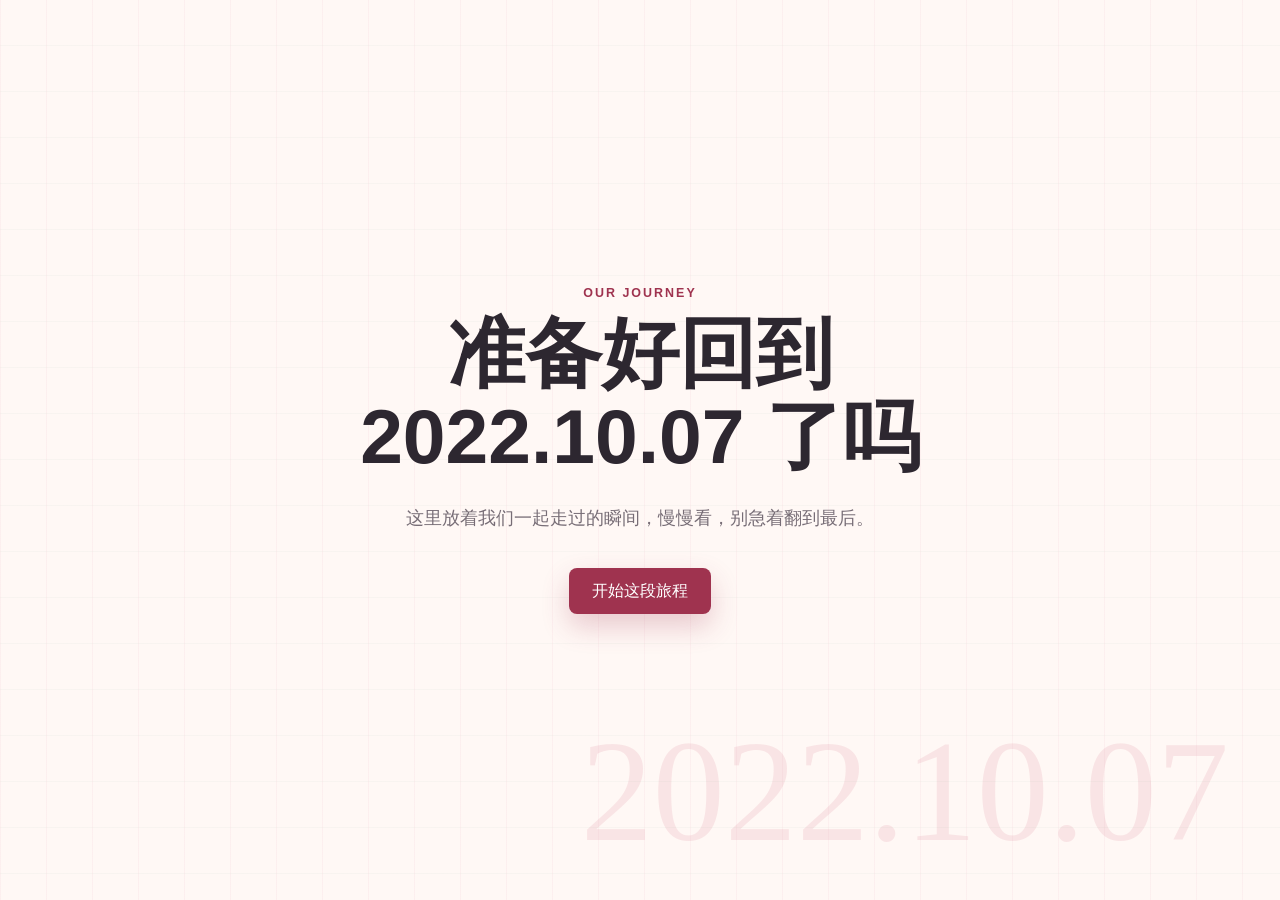
==== index.html @ 14bfd811 "Publish love journey site" ====
<!DOCTYPE html>
<html lang="zh-CN">
<head>
  <meta charset="UTF-8">
  <meta name="viewport" content="width=device-width, initial-scale=1.0">
  <meta name="robots" content="noindex, nofollow">
  <title>从 2022.10.07 开始</title>
  <link rel="icon" href="data:image/svg+xml,%3Csvg xmlns='http://www.w3.org/2000/svg' viewBox='0 0 64 64'%3E%3Ctext y='50' font-size='46'%3E%E2%99%A5%3C/text%3E%3C/svg%3E">
  <link rel="stylesheet" href="assets/app.css">
</head>
<body>
  <div class="gate" id="gate">
    <div class="gate__panel">
      <p class="eyebrow">OUR JOURNEY</p>
      <h1 id="gate-title">准备好回到 2022.10.07 了吗</h1>
      <p class="gate__text">这里放着我们一起走过的瞬间，慢慢看，别急着翻到最后。</p>
      <button class="primary-button" id="enterButton" type="button">开始这段旅程</button>
    </div>
    <div class="gate__date" aria-hidden="true">2022.10.07</div>
  </div>

  <main class="app" id="app" hidden>
    <section class="hero" id="top">
      <div class="hero__collage" id="heroCollage" aria-hidden="true"></div>
      <div class="hero__shade" aria-hidden="true"></div>
      <div class="hero__copy">
        <p class="eyebrow">SINCE</p>
        <h2>2022.10.07</h2>
        <p class="hero__line">那天以后，很多第一次、很多赶路、很多小小的日常，都有了同一个名字。</p>
        <div class="counter" id="counter">正在计算我们在一起的时间...</div>
        <div class="hero__stats" id="heroStats"></div>
      </div>
    </section>

    <section class="section story-map" id="storyMap">
      <div class="section__heading">
        <p class="eyebrow">MEMORY MAP</p>
        <h2>记忆星图</h2>
        <p>我把相近的照片放在同一段回忆里，让它们像一条路一样连起来。</p>
      </div>

      <div class="map-layout">
        <nav class="chapter-nav" id="chapterNav" aria-label="记忆章节"></nav>
        <article class="spotlight" id="chapterSpotlight"></article>
      </div>
    </section>

    <section class="section series-section">
      <div class="section__heading">
        <p class="eyebrow">CLOSE MOMENTS</p>
        <h2>一段一段靠近</h2>
        <p>同一个地方、同一次出发、同一种笑法，会在这里挨在一起。</p>
      </div>
      <div class="series-shelves" id="seriesShelves"></div>
    </section>

    <section class="section gallery-section" id="memories">
      <div class="gallery-top">
        <div>
          <p class="eyebrow">ALL PHOTOS</p>
          <h2>很多个瞬间</h2>
          <p id="galleryIntro">所有照片都在这里。</p>
        </div>
        <button class="secondary-button" id="randomButton" type="button">抽一张今天的回忆</button>
      </div>
      <div class="filter-tabs" id="filterTabs" aria-label="照片筛选"></div>
      <div class="memory-grid" id="memoryGrid"></div>
    </section>

    <section class="section media-section" id="albumSection">
      <div class="media-copy">
        <p class="eyebrow">3D ALBUM</p>
        <h2>把照片变成一场小电影</h2>
        <p>这里已经接上你的 3D 浪漫相册。点开后会进入独立的全屏相册页面，照片、音乐和动画都在那里展开。</p>
        <a class="primary-button media-link" href="album/index.html">打开 3D 相册</a>
      </div>
      <div class="album-stack" id="albumStack" aria-hidden="true"></div>
    </section>

    <section class="section song-section" id="songSection">
      <div class="song-stage">
        <div class="song-copy">
          <p class="eyebrow">A SONG FOR YOU</p>
          <h2>一首还没正式唱给你的歌</h2>
          <p>伴奏可以放在同一目录下，文件名用 <span class="file-name">accompaniment.mp3</span>。到那天，网页负责开场，歌由你亲自唱完。</p>
        </div>
        <div class="player-panel">
          <div class="lyric-line" id="lyricLine">等伴奏响起，这里会一行一行亮起来。</div>
          <audio id="songPlayer" controls preload="metadata">
          </audio>
        </div>
      </div>
    </section>

    <section class="flower-room" id="flowerRoom">
      <div class="flower-room__copy">
        <p class="eyebrow">ONE FLOWER</p>
        <h2>还差一束正式的花</h2>
        <p>把这朵花送到屏幕边缘，剩下的话我想当面说。</p>
      </div>
      <div class="edge-target" aria-hidden="true"></div>
      <div class="rose" id="flower" role="button" tabindex="0" aria-label="把花送出去">
        <span class="rose__bloom">
          <span class="rose__petal rose__petal--one"></span>
          <span class="rose__petal rose__petal--two"></span>
          <span class="rose__petal rose__petal--three"></span>
          <span class="rose__petal rose__petal--four"></span>
          <span class="rose__center"></span>
        </span>
        <span class="rose__stem"></span>
        <span class="rose__leaf rose__leaf--left"></span>
        <span class="rose__leaf rose__leaf--right"></span>
      </div>
    </section>
  </main>

  <section class="final-screen" id="finalScreen" aria-hidden="true">
    <p class="eyebrow">FROM 2022.10.07 TO TOMORROW</p>
    <h2>我喜欢你</h2>
    <p>可以和我继续这段旅程吗？</p>
    <button class="secondary-button final-again" id="againButton" type="button">再看一遍</button>
  </section>

  <dialog class="lightbox" id="lightbox">
    <button class="lightbox__close" id="closeLightbox" type="button" aria-label="关闭照片">×</button>
    <button class="lightbox__nav lightbox__nav--prev" id="prevMemory" type="button" aria-label="上一张">‹</button>
    <figure>
      <img id="lightboxImage" alt="">
      <figcaption>
        <strong id="lightboxTitle"></strong>
        <span id="lightboxMeta"></span>
      </figcaption>
    </figure>
    <button class="lightbox__nav lightbox__nav--next" id="nextMemory" type="button" aria-label="下一张">›</button>
  </dialog>

  <script src="assets/memories.js"></script>
  <script src="assets/app.js"></script>
</body>
</html>
---- assets/app.css ----
:root {
  --paper: #fffaf6;
  --paper-strong: #fffdfb;
  --ink: #2d2730;
  --muted: #776d76;
  --rose: #cf5874;
  --rose-deep: #9f334f;
  --petal: #f6c7cf;
  --shell: #f3e4de;
  --sage: #7fa88e;
  --sky: #83b6ca;
  --honey: #e7b65b;
  --violet: #766489;
  --line: rgba(45, 39, 48, 0.14);
  --shadow: 0 22px 60px rgba(80, 45, 58, 0.16);
}

* {
  box-sizing: border-box;
}

html {
  scroll-behavior: smooth;
}

body {
  margin: 0;
  min-height: 100vh;
  color: var(--ink);
  background: var(--paper);
  font-family: "PingFang SC", "Microsoft YaHei", "Noto Sans SC", Arial, sans-serif;
  letter-spacing: 0;
}

body.modal-open,
body.final-open {
  overflow: hidden;
}

img {
  display: block;
  max-width: 100%;
}

button,
a,
audio {
  font: inherit;
}

button,
a {
  -webkit-tap-highlight-color: transparent;
}

[hidden] {
  display: none !important;
}

.eyebrow {
  margin: 0 0 12px;
  color: var(--rose-deep);
  font-size: 0.78rem;
  font-weight: 700;
  letter-spacing: 0.16em;
  text-transform: uppercase;
}

.primary-button,
.secondary-button {
  display: inline-flex;
  align-items: center;
  justify-content: center;
  min-height: 46px;
  padding: 0 22px;
  border-radius: 8px;
  border: 1px solid transparent;
  cursor: pointer;
  text-decoration: none;
  transition: transform 180ms ease, box-shadow 180ms ease, background 180ms ease, color 180ms ease;
}

.primary-button {
  color: #fff;
  background: var(--rose-deep);
  box-shadow: 0 12px 28px rgba(159, 51, 79, 0.24);
}

.secondary-button {
  color: var(--ink);
  background: var(--paper-strong);
  border-color: var(--line);
  box-shadow: 0 10px 28px rgba(45, 39, 48, 0.08);
}

.primary-button:hover,
.secondary-button:hover {
  transform: translateY(-2px);
}

.primary-button:focus-visible,
.secondary-button:focus-visible,
.chapter-button:focus-visible,
.filter-button:focus-visible,
.memory-card:focus-visible,
.series-card:focus-visible,
.rose:focus-visible,
.lightbox button:focus-visible {
  outline: 3px solid rgba(131, 182, 202, 0.6);
  outline-offset: 3px;
}

.gate {
  position: fixed;
  inset: 0;
  z-index: 50;
  display: grid;
  place-items: center;
  overflow: hidden;
  padding: 24px;
  background:
    linear-gradient(90deg, rgba(207, 88, 116, 0.05) 1px, transparent 1px),
    linear-gradient(0deg, rgba(127, 168, 142, 0.05) 1px, transparent 1px),
    #fff8f5;
  background-size: 46px 46px, 46px 46px, auto;
  transition: transform 800ms cubic-bezier(0.7, 0, 0.2, 1), opacity 600ms ease;
}

.gate.is-open {
  transform: translateY(-100%);
  opacity: 0;
  pointer-events: none;
}

.gate__panel {
  position: relative;
  z-index: 2;
  width: min(720px, 100%);
  text-align: center;
}

.gate h1 {
  margin: 0;
  font-size: 4.8rem;
  line-height: 1.08;
  font-weight: 700;
  color: var(--ink);
}

.gate__text {
  max-width: 520px;
  margin: 24px auto 34px;
  color: var(--muted);
  font-size: 1.12rem;
  line-height: 1.8;
}

.gate__date {
  position: absolute;
  right: 4vw;
  bottom: 4vh;
  color: rgba(207, 88, 116, 0.12);
  font-family: Georgia, "Times New Roman", serif;
  font-size: 9rem;
  line-height: 1;
  pointer-events: none;
}

.app {
  background: var(--paper);
}

.hero {
  position: relative;
  min-height: 92vh;
  display: grid;
  align-items: center;
  overflow: hidden;
  padding: 80px 24px 64px;
  background: #211b22;
}

.hero__collage {
  position: absolute;
  inset: 0;
  display: grid;
  grid-template-columns: repeat(6, 1fr);
  grid-template-rows: repeat(4, 1fr);
  gap: 10px;
  padding: 10px;
  opacity: 0.95;
}

.hero-tile {
  min-height: 0;
  overflow: hidden;
  border-radius: 8px;
  background: #1d181f;
  box-shadow: 0 8px 30px rgba(0, 0, 0, 0.22);
}

.hero-tile img {
  width: 100%;
  height: 100%;
  object-fit: cover;
  filter: saturate(0.95) contrast(0.92);
}

.hero-tile:nth-child(1) {
  grid-column: 1 / 3;
  grid-row: 1 / 3;
}

.hero-tile:nth-child(2) {
  grid-column: 3 / 5;
  grid-row: 1 / 4;
}

.hero-tile:nth-child(3) {
  grid-column: 5 / 7;
  grid-row: 1 / 3;
}

.hero-tile:nth-child(4) {
  grid-column: 1 / 2;
  grid-row: 3 / 5;
}

.hero-tile:nth-child(5) {
  grid-column: 2 / 4;
  grid-row: 4 / 5;
}

.hero-tile:nth-child(6) {
  grid-column: 4 / 6;
  grid-row: 4 / 5;
}

.hero-tile:nth-child(7) {
  grid-column: 6 / 7;
  grid-row: 3 / 5;
}

.hero__shade {
  position: absolute;
  inset: 0;
  background:
    linear-gradient(90deg, rgba(33, 27, 34, 0.84), rgba(33, 27, 34, 0.34) 55%, rgba(33, 27, 34, 0.78)),
    linear-gradient(0deg, rgba(33, 27, 34, 0.58), rgba(33, 27, 34, 0.1) 45%, rgba(33, 27, 34, 0.42));
}

.hero__copy {
  position: relative;
  z-index: 2;
  width: min(900px, 100%);
  margin: 0 auto;
  color: #fff;
  text-align: center;
}

.hero__copy .eyebrow {
  color: #ffdbe3;
}

.hero h2 {
  margin: 0;
  font-family: Georgia, "Times New Roman", serif;
  font-size: 6rem;
  line-height: 1;
  font-weight: 700;
}

.hero__line {
  width: min(680px, 100%);
  margin: 24px auto 0;
  color: rgba(255, 255, 255, 0.86);
  font-size: 1.18rem;
  line-height: 1.9;
}

.counter {
  width: min(760px, 100%);
  margin: 34px auto 0;
  padding: 16px 18px;
  border: 1px solid rgba(255, 255, 255, 0.26);
  border-radius: 8px;
  background: rgba(255, 250, 246, 0.12);
  color: #fff;
  font-weight: 700;
  backdrop-filter: blur(12px);
}

.hero__stats {
  display: flex;
  flex-wrap: wrap;
  justify-content: center;
  gap: 10px;
  margin-top: 16px;
}

.stat-pill {
  min-width: 126px;
  padding: 10px 12px;
  border: 1px solid rgba(255, 255, 255, 0.2);
  border-radius: 8px;
  background: rgba(255, 255, 255, 0.1);
}

.stat-pill strong {
  display: block;
  font-size: 1.25rem;
}

.stat-pill span {
  color: rgba(255, 255, 255, 0.74);
  font-size: 0.82rem;
}

.section {
  padding: 96px 24px;
}

.section__heading,
.gallery-top,
.map-layout,
.series-shelves,
.media-section,
.song-stage {
  width: min(1180px, 100%);
  margin: 0 auto;
}

.section__heading {
  margin-bottom: 42px;
}

.section__heading h2,
.gallery-top h2,
.media-copy h2,
.song-copy h2,
.flower-room h2 {
  margin: 0;
  font-size: 3.1rem;
  line-height: 1.16;
}

.section__heading p:last-child,
.gallery-top p,
.media-copy p,
.song-copy p,
.flower-room__copy p {
  max-width: 700px;
  color: var(--muted);
  font-size: 1rem;
  line-height: 1.9;
}

.story-map {
  background: var(--paper-strong);
}

.map-layout {
  display: grid;
  grid-template-columns: 320px minmax(0, 1fr);
  gap: 28px;
  align-items: start;
}

.chapter-nav {
  display: grid;
  gap: 10px;
}

.chapter-button {
  width: 100%;
  display: grid;
  grid-template-columns: 1fr auto;
  gap: 12px;
  align-items: center;
  padding: 16px 14px;
  border: 1px solid var(--line);
  border-radius: 8px;
  color: var(--ink);
  background: #fff;
  cursor: pointer;
  text-align: left;
  transition: transform 160ms ease, border-color 160ms ease, background 160ms ease;
}

.chapter-button:hover {
  transform: translateY(-2px);
}

.chapter-button.is-active {
  border-color: rgba(207, 88, 116, 0.48);
  background: #fff3f5;
}

.chapter-button strong {
  display: block;
  font-size: 1rem;
}

.chapter-button span {
  color: var(--muted);
  font-size: 0.84rem;
}

.chapter-button em {
  min-width: 42px;
  padding: 6px 8px;
  border-radius: 8px;
  color: var(--rose-deep);
  background: rgba(207, 88, 116, 0.1);
  font-style: normal;
  font-weight: 700;
  text-align: center;
}

.spotlight {
  min-height: 520px;
  display: grid;
  grid-template-columns: minmax(0, 1.05fr) minmax(280px, 0.95fr);
  gap: 26px;
  padding: 22px;
  border: 1px solid var(--line);
  border-radius: 8px;
  background: #fff;
  box-shadow: var(--shadow);
}

.spotlight__image {
  overflow: hidden;
  border-radius: 8px;
  background: var(--shell);
}

.spotlight__image img {
  width: 100%;
  height: 100%;
  min-height: 476px;
  object-fit: cover;
}

.spotlight__content {
  display: flex;
  min-width: 0;
  flex-direction: column;
}

.spotlight h3 {
  margin: 0;
  font-size: 2.2rem;
  line-height: 1.25;
}

.spotlight p {
  color: var(--muted);
  line-height: 1.9;
}

.spotlight__meta {
  display: flex;
  flex-wrap: wrap;
  gap: 8px;
  margin: 12px 0 20px;
}

.tag {
  padding: 7px 10px;
  border-radius: 8px;
  background: rgba(127, 168, 142, 0.13);
  color: #496f58;
  font-size: 0.86rem;
}

.spotlight__mini-grid {
  display: grid;
  grid-template-columns: repeat(3, 1fr);
  gap: 8px;
  margin-top: auto;
}

.spotlight__mini {
  overflow: hidden;
  border: 0;
  border-radius: 8px;
  padding: 0;
  background: var(--shell);
  cursor: pointer;
}

.spotlight__mini img {
  width: 100%;
  aspect-ratio: 1 / 1;
  object-fit: cover;
}

.series-section {
  background: #f7fbfb;
}

.series-shelves {
  display: grid;
  gap: 28px;
  min-width: 0;
}

.series-shelf {
  min-width: 0;
  padding-bottom: 6px;
  border-bottom: 1px solid rgba(45, 39, 48, 0.08);
}

.series-shelf__top {
  display: flex;
  align-items: baseline;
  justify-content: space-between;
  gap: 16px;
  margin-bottom: 14px;
}

.series-shelf h3 {
  margin: 0;
  font-size: 1.35rem;
}

.series-shelf__top span {
  color: var(--muted);
  font-size: 0.92rem;
}

.series-track {
  display: flex;
  gap: 14px;
  width: 100%;
  min-width: 0;
  max-width: 100%;
  overflow-x: auto;
  padding: 4px 2px 18px;
  scroll-snap-type: x proximity;
}

.series-track::-webkit-scrollbar,
.filter-tabs::-webkit-scrollbar {
  height: 8px;
}

.series-track::-webkit-scrollbar-thumb,
.filter-tabs::-webkit-scrollbar-thumb {
  border-radius: 8px;
  background: rgba(207, 88, 116, 0.24);
}

.series-card {
  flex: 0 0 210px;
  border: 0;
  border-radius: 8px;
  padding: 0;
  overflow: hidden;
  background: #fff;
  cursor: pointer;
  box-shadow: 0 10px 26px rgba(45, 39, 48, 0.1);
  scroll-snap-align: start;
  text-align: left;
}

.series-card img {
  width: 100%;
  aspect-ratio: 4 / 5;
  object-fit: cover;
}

.series-card span {
  display: block;
  padding: 10px 12px 12px;
  color: var(--ink);
  font-size: 0.92rem;
  line-height: 1.55;
}

.gallery-section {
  background: var(--paper);
}

.gallery-top {
  display: flex;
  align-items: end;
  justify-content: space-between;
  gap: 24px;
  margin-bottom: 24px;
}

.gallery-top h2 {
  margin-bottom: 14px;
}

.filter-tabs {
  width: min(1180px, 100%);
  display: flex;
  gap: 10px;
  overflow-x: auto;
  margin: 0 auto 28px;
  padding-bottom: 10px;
}

.filter-button {
  flex: 0 0 auto;
  min-height: 42px;
  padding: 0 14px;
  border: 1px solid var(--line);
  border-radius: 8px;
  color: var(--ink);
  background: #fff;
  cursor: pointer;
}

.filter-button.is-active {
  border-color: rgba(207, 88, 116, 0.55);
  color: var(--rose-deep);
  background: #fff0f3;
  font-weight: 700;
}

.memory-grid {
  width: min(1180px, 100%);
  columns: 4 250px;
  column-gap: 16px;
  margin: 0 auto;
}

.memory-card {
  display: inline-block;
  width: 100%;
  margin: 0 0 16px;
  padding: 0;
  border: 1px solid rgba(45, 39, 48, 0.1);
  border-radius: 8px;
  overflow: hidden;
  background: #fff;
  box-shadow: 0 10px 24px rgba(45, 39, 48, 0.08);
  cursor: pointer;
  text-align: left;
  break-inside: avoid;
}

.memory-card img {
  width: 100%;
  aspect-ratio: var(--ratio);
  object-fit: cover;
  background: var(--shell);
}

.memory-card__body {
  padding: 12px 13px 14px;
}

.memory-card strong {
  display: block;
  color: var(--ink);
  font-size: 0.98rem;
  line-height: 1.55;
}

.memory-card span {
  display: block;
  margin-top: 6px;
  color: var(--muted);
  font-size: 0.82rem;
}

.media-section {
  display: grid;
  grid-template-columns: minmax(0, 0.86fr) minmax(360px, 1.14fr);
  gap: 34px;
  align-items: center;
  padding-top: 110px;
  padding-bottom: 110px;
}

.media-copy {
  min-width: 0;
}

.media-link {
  margin-top: 18px;
}

.file-name {
  display: inline-block;
  padding: 1px 7px;
  border-radius: 6px;
  color: var(--rose-deep);
  background: rgba(207, 88, 116, 0.1);
  font-family: Consolas, "Courier New", monospace;
  font-size: 0.94em;
}

.album-stack {
  position: relative;
  min-height: 470px;
}

.album-card {
  position: absolute;
  width: 44%;
  min-width: 190px;
  overflow: hidden;
  border: 10px solid #fff;
  border-bottom-width: 42px;
  border-radius: 8px;
  background: #fff;
  box-shadow: var(--shadow);
}

.album-card img {
  width: 100%;
  aspect-ratio: 4 / 5;
  object-fit: cover;
}

.album-card:nth-child(1) {
  left: 2%;
  top: 16%;
  transform: rotate(-8deg);
}

.album-card:nth-child(2) {
  left: 28%;
  top: 4%;
  transform: rotate(5deg);
}

.album-card:nth-child(3) {
  right: 1%;
  top: 20%;
  transform: rotate(-2deg);
}

.album-card:nth-child(4) {
  left: 20%;
  bottom: 0;
  transform: rotate(9deg);
}

.song-section {
  background: #33233d;
  color: #fff;
}

.song-stage {
  display: grid;
  grid-template-columns: minmax(0, 0.9fr) minmax(340px, 1.1fr);
  gap: 28px;
  align-items: center;
}

.song-copy .eyebrow {
  color: #f8cbd4;
}

.song-copy p {
  color: rgba(255, 255, 255, 0.74);
}

.player-panel {
  padding: 28px;
  border: 1px solid rgba(255, 255, 255, 0.16);
  border-radius: 8px;
  background:
    linear-gradient(135deg, rgba(255, 255, 255, 0.12), rgba(255, 255, 255, 0.04)),
    rgba(255, 255, 255, 0.06);
}

.lyric-line {
  min-height: 86px;
  display: grid;
  place-items: center;
  margin-bottom: 18px;
  padding: 18px;
  border: 1px solid rgba(255, 255, 255, 0.15);
  border-radius: 8px;
  color: #ffdce4;
  font-size: 1.35rem;
  line-height: 1.7;
  text-align: center;
}

.player-panel audio {
  width: 100%;
  accent-color: var(--rose);
}

.flower-room {
  position: relative;
  min-height: 100vh;
  display: grid;
  place-items: center;
  overflow: hidden;
  padding: 84px 24px;
  background: #ffd7df;
}

@supports (height: 100svh) {
  .gate,
  .flower-room {
    min-height: 100svh;
  }

  .hero {
    min-height: 96svh;
  }
}

.flower-room__copy {
  position: relative;
  z-index: 2;
  width: min(680px, 100%);
  margin-top: -180px;
  text-align: center;
}

.flower-room__copy .eyebrow {
  color: var(--rose-deep);
}

.flower-room__copy p {
  margin-left: auto;
  margin-right: auto;
  color: #8f4055;
}

.edge-target {
  position: absolute;
  right: 0;
  top: 0;
  bottom: 0;
  width: 90px;
  border-left: 1px dashed rgba(159, 51, 79, 0.32);
  background: rgba(255, 255, 255, 0.14);
}

.rose {
  position: absolute;
  left: 50%;
  top: 62%;
  z-index: 4;
  width: 132px;
  height: 222px;
  transform: translate(-50%, -50%) rotate(-8deg);
  cursor: grab;
  touch-action: none;
  user-select: none;
}

.rose.is-dragging {
  cursor: grabbing;
}

.rose__bloom {
  position: absolute;
  left: 31px;
  top: 0;
  width: 70px;
  height: 70px;
  transform: rotate(-8deg);
}

.rose__petal,
.rose__center {
  position: absolute;
  display: block;
  border-radius: 55% 45% 58% 42%;
  background: var(--rose);
  box-shadow: inset 0 -10px 18px rgba(159, 51, 79, 0.18);
}

.rose__petal--one {
  left: 18px;
  top: 4px;
  width: 38px;
  height: 52px;
  transform: rotate(16deg);
  background: #de5d7a;
}

.rose__petal--two {
  left: 0;
  top: 18px;
  width: 42px;
  height: 48px;
  transform: rotate(-28deg);
  background: #c94464;
}

.rose__petal--three {
  right: 0;
  top: 18px;
  width: 42px;
  height: 48px;
  transform: rotate(28deg);
  background: #e6788f;
}

.rose__petal--four {
  left: 17px;
  top: 30px;
  width: 40px;
  height: 44px;
  transform: rotate(4deg);
  background: #b83a59;
}

.rose__center {
  left: 24px;
  top: 24px;
  width: 22px;
  height: 28px;
  background: #f19aac;
}

.rose__stem {
  position: absolute;
  left: 64px;
  top: 62px;
  width: 9px;
  height: 152px;
  border-radius: 8px;
  background: linear-gradient(#6e9e67, #3d7a51);
}

.rose__leaf {
  position: absolute;
  display: block;
  width: 45px;
  height: 24px;
  border-radius: 100% 0 100% 0;
  background: #5f985f;
}

.rose__leaf--left {
  left: 24px;
  top: 116px;
  transform: rotate(158deg);
}

.rose__leaf--right {
  left: 67px;
  top: 144px;
  transform: rotate(-22deg);
}

.final-screen {
  position: fixed;
  inset: 0;
  z-index: 60;
  display: none;
  place-items: center;
  padding: 24px;
  text-align: center;
  background: #ffd2dc;
  color: var(--rose-deep);
}

.final-screen.is-visible {
  display: grid;
}

.final-screen h2 {
  margin: 0;
  color: #8f2541;
  font-size: 6.2rem;
  line-height: 1.08;
}

.final-screen p {
  max-width: 780px;
  margin: 18px auto 0;
  font-size: 1.7rem;
  line-height: 1.7;
}

.final-screen .eyebrow {
  color: #9f334f;
}

.final-again {
  margin-top: 32px;
}

.floating-heart {
  position: fixed;
  z-index: 70;
  top: -24px;
  color: rgba(159, 51, 79, 0.76);
  font-size: 22px;
  pointer-events: none;
  animation: heartFall 3.8s linear forwards;
}

@keyframes heartFall {
  to {
    transform: translateY(108vh) rotate(240deg);
    opacity: 0;
  }
}

.lightbox {
  width: min(1040px, calc(100% - 28px));
  max-height: calc(100vh - 28px);
  padding: 0;
  border: 0;
  border-radius: 8px;
  color: #fff;
  background: transparent;
}

.lightbox::backdrop {
  background: rgba(27, 20, 28, 0.82);
  backdrop-filter: blur(8px);
}

.lightbox[open] {
  display: grid;
  grid-template-columns: 54px minmax(0, 1fr) 54px;
  align-items: center;
  gap: 10px;
}

.lightbox figure {
  min-width: 0;
  margin: 0;
}

.lightbox img {
  width: 100%;
  max-height: calc(100vh - 170px);
  object-fit: contain;
  border-radius: 8px;
  background: #221a23;
}

.lightbox figcaption {
  margin-top: 12px;
  padding: 0 4px;
  color: rgba(255, 255, 255, 0.88);
  text-align: center;
}

.lightbox figcaption strong,
.lightbox figcaption span {
  display: block;
}

.lightbox figcaption strong {
  font-size: 1.08rem;
}

.lightbox figcaption span {
  margin-top: 5px;
  color: rgba(255, 255, 255, 0.62);
  font-size: 0.9rem;
}

.lightbox button {
  border: 0;
  border-radius: 8px;
  color: #fff;
  background: rgba(255, 255, 255, 0.13);
  cursor: pointer;
}

.lightbox__close {
  position: absolute;
  right: 12px;
  top: 12px;
  width: 42px;
  height: 42px;
  font-size: 2rem;
  line-height: 1;
}

.lightbox__nav {
  width: 54px;
  height: 72px;
  font-size: 3rem;
  line-height: 1;
}

@media (max-width: 980px) {
  .gate h1 {
    font-size: 3.6rem;
  }

  .gate__date {
    font-size: 6rem;
  }

  .hero h2 {
    font-size: 4.8rem;
  }

  .hero__collage {
    grid-template-columns: repeat(3, 1fr);
    grid-template-rows: repeat(5, 1fr);
  }

  .hero-tile:nth-child(1) {
    grid-column: 1 / 3;
    grid-row: 1 / 3;
  }

  .hero-tile:nth-child(2) {
    grid-column: 3 / 4;
    grid-row: 1 / 4;
  }

  .hero-tile:nth-child(3) {
    grid-column: 1 / 2;
    grid-row: 3 / 5;
  }

  .hero-tile:nth-child(4) {
    grid-column: 2 / 4;
    grid-row: 4 / 6;
  }

  .hero-tile:nth-child(5),
  .hero-tile:nth-child(6),
  .hero-tile:nth-child(7) {
    display: none;
  }

  .map-layout,
  .spotlight,
  .media-section,
  .song-stage {
    grid-template-columns: 1fr;
  }

  .spotlight {
    min-height: 0;
  }

  .spotlight__image img {
    min-height: 360px;
  }

  .gallery-top {
    align-items: start;
    flex-direction: column;
  }

  .album-stack {
    min-height: 420px;
  }
}

@media (max-width: 640px) {
  .primary-button,
  .secondary-button {
    min-height: 50px;
  }

  .gate {
    padding: 18px;
  }

  .gate h1 {
    font-size: 2.7rem;
  }

  .gate__text {
    font-size: 1rem;
  }

  .gate__date {
    right: 16px;
    bottom: 18px;
    font-size: 3.4rem;
  }

  .hero {
    min-height: 96vh;
    padding: 60px 18px 44px;
  }

  .hero h2 {
    font-size: 3.2rem;
  }

  .hero__line {
    font-size: 1rem;
  }

  .section {
    padding: 62px 16px;
  }

  .section__heading h2,
  .gallery-top h2,
  .media-copy h2,
  .song-copy h2,
  .flower-room h2 {
    font-size: 2.2rem;
  }

  .map-layout {
    gap: 18px;
  }

  .chapter-nav {
    display: flex;
    width: 100%;
    max-width: 100%;
    overflow-x: auto;
    gap: 10px;
    padding: 2px 2px 12px;
    scroll-snap-type: x proximity;
  }

  .chapter-button {
    flex: 0 0 238px;
    grid-template-columns: 1fr;
    scroll-snap-align: start;
  }

  .chapter-button em {
    justify-self: start;
  }

  .spotlight {
    padding: 14px;
  }

  .spotlight h3 {
    font-size: 1.7rem;
  }

  .spotlight__image img {
    min-height: 300px;
  }

  .spotlight__mini-grid {
    grid-template-columns: repeat(2, 1fr);
  }

  .memory-grid {
    columns: 1;
  }

  .gallery-top .secondary-button,
  .media-link {
    width: 100%;
  }

  .series-card {
    flex-basis: 178px;
  }

  .album-stack {
    min-height: 330px;
  }

  .album-card {
    width: 54%;
    min-width: 150px;
    border-width: 8px;
    border-bottom-width: 34px;
  }

  .player-panel {
    padding: 18px;
  }

  .lyric-line {
    font-size: 1.08rem;
  }

  .flower-room__copy {
    margin-top: -210px;
  }

  .edge-target {
    width: 58px;
  }

  .rose {
    top: 66%;
  }

  .final-screen h2 {
    font-size: 4rem;
  }

  .final-screen p {
    font-size: 1.25rem;
  }

  .lightbox[open] {
    grid-template-columns: 42px minmax(0, 1fr) 42px;
    gap: 6px;
  }

  .lightbox__nav {
    width: 42px;
    height: 58px;
    font-size: 2.4rem;
  }
}
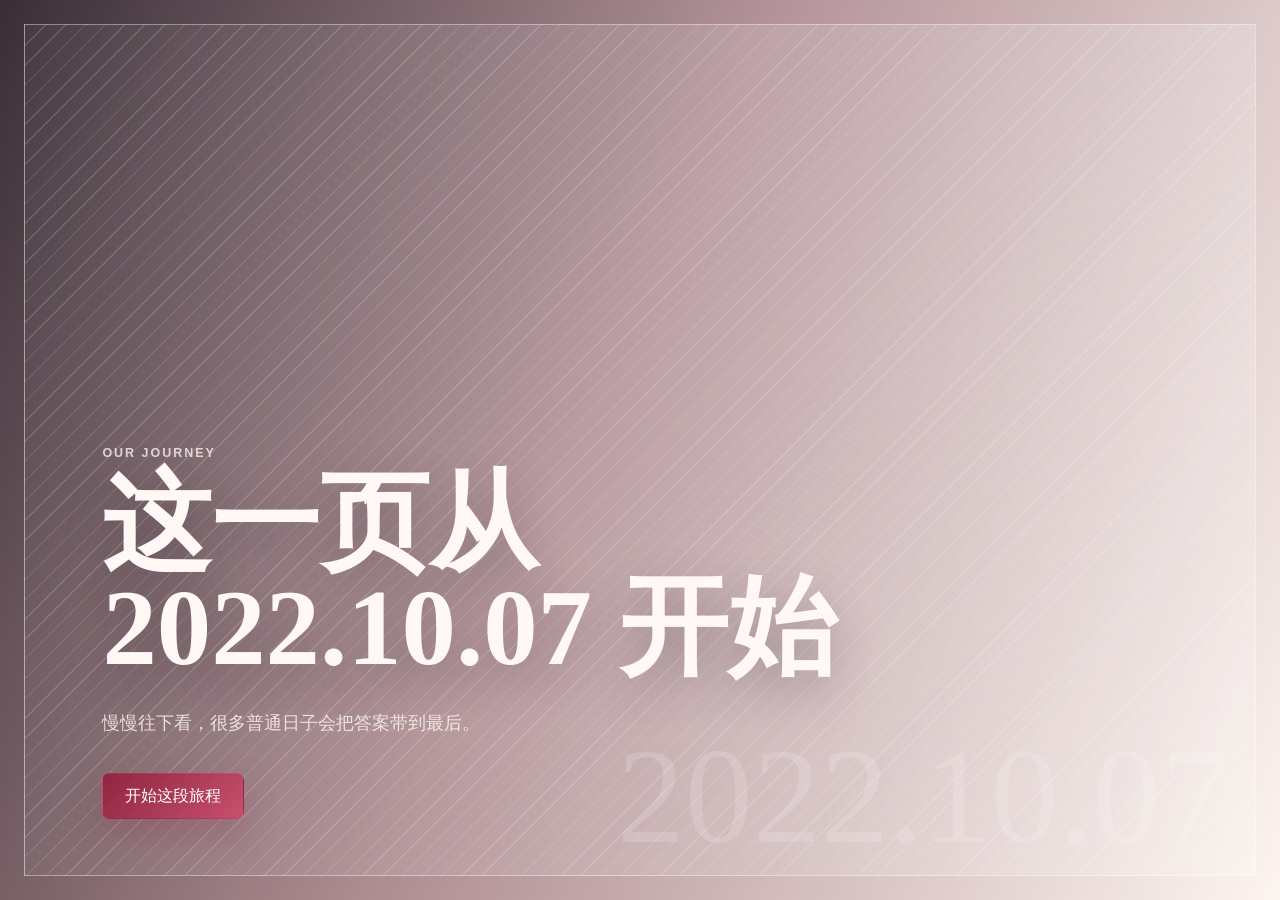
==== commit c5b721ad: "Refine romantic site design" ====
--- a/index.html
+++ b/index.html
@@ -12,8 +12,8 @@
   <div class="gate" id="gate">
     <div class="gate__panel">
       <p class="eyebrow">OUR JOURNEY</p>
-      <h1 id="gate-title">准备好回到 2022.10.07 了吗</h1>
-      <p class="gate__text">这里放着我们一起走过的瞬间，慢慢看，别急着翻到最后。</p>
+      <h1 id="gate-title">这一页从 2022.10.07 开始</h1>
+      <p class="gate__text">慢慢往下看，很多普通日子会把答案带到最后。</p>
       <button class="primary-button" id="enterButton" type="button">开始这段旅程</button>
     </div>
     <div class="gate__date" aria-hidden="true">2022.10.07</div>
@@ -26,7 +26,7 @@
       <div class="hero__copy">
         <p class="eyebrow">SINCE</p>
         <h2>2022.10.07</h2>
-        <p class="hero__line">那天以后，很多第一次、很多赶路、很多小小的日常，都有了同一个名字。</p>
+        <p class="hero__line">那天以后，很多第一次、很多赶路、很多小小的日常，都变成了只有我们懂的纪念日。</p>
         <div class="counter" id="counter">正在计算我们在一起的时间...</div>
         <div class="hero__stats" id="heroStats"></div>
       </div>
@@ -70,33 +70,18 @@
     <section class="section media-section" id="albumSection">
       <div class="media-copy">
         <p class="eyebrow">3D ALBUM</p>
-        <h2>把照片变成一场小电影</h2>
-        <p>这里已经接上你的 3D 浪漫相册。点开后会进入独立的全屏相册页面，照片、音乐和动画都在那里展开。</p>
-        <a class="primary-button media-link" href="album/index.html">打开 3D 相册</a>
+        <h2>先去看一段会转动的回忆</h2>
+        <p>这些照片会从屏幕里慢慢浮出来，像我们把这些年又一起走了一遍。</p>
+        <a class="primary-button media-link" href="./album/index.html">打开 3D 相册</a>
       </div>
       <div class="album-stack" id="albumStack" aria-hidden="true"></div>
-    </section>
-
-    <section class="section song-section" id="songSection">
-      <div class="song-stage">
-        <div class="song-copy">
-          <p class="eyebrow">A SONG FOR YOU</p>
-          <h2>一首还没正式唱给你的歌</h2>
-          <p>伴奏可以放在同一目录下，文件名用 <span class="file-name">accompaniment.mp3</span>。到那天，网页负责开场，歌由你亲自唱完。</p>
-        </div>
-        <div class="player-panel">
-          <div class="lyric-line" id="lyricLine">等伴奏响起，这里会一行一行亮起来。</div>
-          <audio id="songPlayer" controls preload="metadata">
-          </audio>
-        </div>
-      </div>
     </section>
 
     <section class="flower-room" id="flowerRoom">
       <div class="flower-room__copy">
         <p class="eyebrow">ONE FLOWER</p>
         <h2>还差一束正式的花</h2>
-        <p>把这朵花送到屏幕边缘，剩下的话我想当面说。</p>
+        <p>把这朵花交出去，剩下的话我会认真唱给你听。</p>
       </div>
       <div class="edge-target" aria-hidden="true"></div>
       <div class="rose" id="flower" role="button" tabindex="0" aria-label="把花送出去">
@@ -114,10 +99,32 @@
     </section>
   </main>
 
-  <section class="final-screen" id="finalScreen" aria-hidden="true">
-    <p class="eyebrow">FROM 2022.10.07 TO TOMORROW</p>
-    <h2>我喜欢你</h2>
-    <p>可以和我继续这段旅程吗？</p>
+  <section class="final-screen music-screen" id="finalScreen" aria-hidden="true">
+    <div class="music-hero">
+      <figure class="music-cover">
+        <img src="assets/song-cover.jpg" alt="小白和小鸡毛的封面">
+      </figure>
+
+      <div class="music-info">
+        <p class="eyebrow">MY FULL SCORE</p>
+        <h2>我的满分题</h2>
+        <p>小白和小鸡毛，永远刚刚好。</p>
+
+        <div class="music-player">
+          <button class="play-button" id="finalPlayButton" type="button">播放</button>
+          <div class="music-progress" aria-hidden="true">
+            <span id="finalSongProgress"></span>
+          </div>
+          <span class="music-time" id="finalSongTime">00:00 / 00:00</span>
+          <audio id="finalSongPlayer" src="assets/my-full-score-song.mp3" preload="auto"></audio>
+        </div>
+      </div>
+    </div>
+
+    <div class="lyrics-panel" aria-label="歌词">
+      <ol class="lyrics-list" id="lyricsList"></ol>
+    </div>
+
     <button class="secondary-button final-again" id="againButton" type="button">再看一遍</button>
   </section>
 
--- a/assets/app.css
+++ b/assets/app.css
@@ -324,8 +324,7 @@
 .gallery-top,
 .map-layout,
 .series-shelves,
-.media-section,
-.song-stage {
+.media-section {
   width: min(1180px, 100%);
   margin: 0 auto;
 }
@@ -337,7 +336,6 @@
 .section__heading h2,
 .gallery-top h2,
 .media-copy h2,
-.song-copy h2,
 .flower-room h2 {
   margin: 0;
   font-size: 3.1rem;
@@ -347,7 +345,6 @@
 .section__heading p:last-child,
 .gallery-top p,
 .media-copy p,
-.song-copy p,
 .flower-room__copy p {
   max-width: 700px;
   color: var(--muted);
@@ -679,11 +676,16 @@
 }
 
 .media-copy {
+  position: relative;
+  z-index: 2;
   min-width: 0;
 }
 
 .media-link {
+  position: relative;
+  z-index: 3;
   margin-top: 18px;
+  touch-action: manipulation;
 }
 
 .file-name {
@@ -699,6 +701,7 @@
 .album-stack {
   position: relative;
   min-height: 470px;
+  pointer-events: none;
 }
 
 .album-card {
@@ -741,54 +744,6 @@
   left: 20%;
   bottom: 0;
   transform: rotate(9deg);
-}
-
-.song-section {
-  background: #33233d;
-  color: #fff;
-}
-
-.song-stage {
-  display: grid;
-  grid-template-columns: minmax(0, 0.9fr) minmax(340px, 1.1fr);
-  gap: 28px;
-  align-items: center;
-}
-
-.song-copy .eyebrow {
-  color: #f8cbd4;
-}
-
-.song-copy p {
-  color: rgba(255, 255, 255, 0.74);
-}
-
-.player-panel {
-  padding: 28px;
-  border: 1px solid rgba(255, 255, 255, 0.16);
-  border-radius: 8px;
-  background:
-    linear-gradient(135deg, rgba(255, 255, 255, 0.12), rgba(255, 255, 255, 0.04)),
-    rgba(255, 255, 255, 0.06);
-}
-
-.lyric-line {
-  min-height: 86px;
-  display: grid;
-  place-items: center;
-  margin-bottom: 18px;
-  padding: 18px;
-  border: 1px solid rgba(255, 255, 255, 0.15);
-  border-radius: 8px;
-  color: #ffdce4;
-  font-size: 1.35rem;
-  line-height: 1.7;
-  text-align: center;
-}
-
-.player-panel audio {
-  width: 100%;
-  accent-color: var(--rose);
 }
 
 .flower-room {
@@ -955,10 +910,15 @@
   inset: 0;
   z-index: 60;
   display: none;
-  place-items: center;
-  padding: 24px;
-  text-align: center;
-  background: #ffd2dc;
+  grid-template-columns: minmax(280px, 0.9fr) minmax(0, 1.1fr);
+  grid-template-rows: minmax(0, 1fr) auto;
+  gap: 22px;
+  overflow: hidden;
+  padding: clamp(18px, 3vw, 42px);
+  background:
+    linear-gradient(135deg, rgba(255, 255, 255, 0.5), rgba(255, 255, 255, 0.08)),
+    radial-gradient(circle at 18% 16%, rgba(255, 255, 255, 0.74), transparent 24%),
+    #ffd2dc;
   color: var(--rose-deep);
 }
 
@@ -966,17 +926,62 @@
   display: grid;
 }
 
-.final-screen h2 {
+.music-hero {
+  min-height: 0;
+  display: grid;
+  grid-template-rows: minmax(0, 1fr) auto;
+  align-content: center;
+  gap: 20px;
+}
+
+.music-cover {
+  position: relative;
+  width: min(430px, 100%);
+  margin: 0;
+  justify-self: center;
+  padding: 12px;
+  border-radius: 8px;
+  background: rgba(255, 255, 255, 0.72);
+  box-shadow: 0 24px 70px rgba(143, 37, 65, 0.2);
+  transform: rotate(-2deg);
+}
+
+.music-cover::after {
+  content: "";
+  position: absolute;
+  inset: 18px;
+  border: 1px solid rgba(159, 51, 79, 0.14);
+  border-radius: 6px;
+  pointer-events: none;
+}
+
+.music-cover img {
+  width: 100%;
+  aspect-ratio: 1 / 1;
+  object-fit: cover;
+  border-radius: 6px;
+}
+
+.music-info {
+  align-self: end;
+  padding: 22px;
+  border-radius: 8px;
+  background: rgba(255, 250, 246, 0.78);
+  box-shadow: 0 16px 48px rgba(143, 37, 65, 0.12);
+}
+
+.music-info h2 {
   margin: 0;
   color: #8f2541;
-  font-size: 6.2rem;
-  line-height: 1.08;
-}
-
-.final-screen p {
-  max-width: 780px;
-  margin: 18px auto 0;
-  font-size: 1.7rem;
+  font-size: 5.6rem;
+  line-height: 1.02;
+}
+
+.music-info p:not(.eyebrow) {
+  max-width: 520px;
+  margin: 12px 0 0;
+  color: #87445a;
+  font-size: 1.2rem;
   line-height: 1.7;
 }
 
@@ -984,8 +989,107 @@
   color: #9f334f;
 }
 
+.music-player {
+  display: grid;
+  grid-template-columns: auto minmax(0, 1fr) auto;
+  gap: 12px;
+  align-items: center;
+  margin-top: 18px;
+}
+
+.play-button {
+  min-height: 44px;
+  padding: 0 18px;
+  border: 0;
+  border-radius: 8px;
+  color: #fff;
+  background: #9f334f;
+  box-shadow: 0 10px 24px rgba(159, 51, 79, 0.22);
+  cursor: pointer;
+}
+
+.music-progress {
+  height: 8px;
+  overflow: hidden;
+  border-radius: 999px;
+  background: rgba(159, 51, 79, 0.16);
+}
+
+.music-progress span {
+  display: block;
+  width: 0;
+  height: 100%;
+  border-radius: inherit;
+  background: linear-gradient(90deg, #9f334f, #e27c95);
+  transition: width 180ms linear;
+}
+
+.music-time {
+  color: #8f4055;
+  font-size: 0.86rem;
+  font-variant-numeric: tabular-nums;
+  white-space: nowrap;
+}
+
+.lyrics-panel {
+  min-height: 0;
+  overflow: hidden;
+  border-radius: 8px;
+  background: rgba(255, 250, 246, 0.7);
+  box-shadow: 0 24px 70px rgba(143, 37, 65, 0.16);
+}
+
+.lyrics-list {
+  height: 100%;
+  margin: 0;
+  padding: 42vh 28px;
+  overflow-y: auto;
+  list-style: none;
+  scroll-behavior: smooth;
+  scrollbar-width: thin;
+}
+
+.lyrics-item {
+  min-height: 64px;
+  display: grid;
+  align-content: center;
+  gap: 4px;
+  padding: 8px 4px;
+  color: rgba(91, 50, 64, 0.48);
+  transition: color 200ms ease, transform 200ms ease;
+}
+
+.lyrics-item span {
+  color: rgba(159, 51, 79, 0.54);
+  font-size: 0.72rem;
+  font-weight: 700;
+  letter-spacing: 0.12em;
+  text-transform: uppercase;
+}
+
+.lyrics-item strong {
+  font-size: 1.42rem;
+  font-weight: 650;
+  line-height: 1.65;
+}
+
+.lyrics-item.is-past {
+  color: rgba(91, 50, 64, 0.3);
+}
+
+.lyrics-item.is-active {
+  color: #7d2844;
+  transform: translateX(6px) scale(1.02);
+}
+
+.lyrics-item.is-active span {
+  color: #b63c60;
+}
+
 .final-again {
-  margin-top: 32px;
+  grid-column: 1 / -1;
+  justify-self: center;
+  margin-top: 0;
 }
 
 .floating-heart {
@@ -1028,11 +1132,14 @@
 }
 
 .lightbox figure {
+  display: grid;
+  grid-template-rows: minmax(0, 1fr) auto;
   min-width: 0;
   margin: 0;
 }
 
 .lightbox img {
+  display: block;
   width: 100%;
   max-height: calc(100vh - 170px);
   object-fit: contain;
@@ -1133,8 +1240,7 @@
 
   .map-layout,
   .spotlight,
-  .media-section,
-  .song-stage {
+  .media-section {
     grid-template-columns: 1fr;
   }
 
@@ -1153,6 +1259,77 @@
 
   .album-stack {
     min-height: 420px;
+  }
+}
+
+@media (max-width: 900px) {
+  .final-screen {
+    grid-template-columns: minmax(0, 1fr);
+    grid-template-rows: auto minmax(300px, 1fr) auto;
+    gap: 14px;
+    overflow-y: auto;
+    padding: 14px;
+  }
+
+  .music-hero {
+    grid-template-columns: minmax(96px, 150px) minmax(0, 1fr);
+    grid-template-rows: auto;
+    align-items: center;
+    gap: 14px;
+  }
+
+  .music-cover {
+    width: 100%;
+    max-width: 150px;
+    padding: 8px;
+    justify-self: start;
+    transform: rotate(-1deg);
+  }
+
+  .music-cover::after {
+    inset: 12px;
+  }
+
+  .music-info {
+    align-self: center;
+    min-width: 0;
+    padding: 16px;
+  }
+
+  .music-info h2 {
+    font-size: 4.2rem;
+  }
+
+  .music-info p:not(.eyebrow) {
+    margin-top: 8px;
+    font-size: 1rem;
+    line-height: 1.55;
+  }
+
+  .music-player {
+    grid-template-columns: auto minmax(80px, 1fr);
+    gap: 10px;
+  }
+
+  .music-time {
+    grid-column: 1 / -1;
+  }
+
+  .lyrics-panel {
+    min-height: min(46svh, 390px);
+  }
+
+  .lyrics-list {
+    padding: 30vh 18px;
+  }
+
+  .lyrics-item {
+    min-height: 58px;
+  }
+
+  .lyrics-item strong {
+    font-size: 1.06rem;
+    line-height: 1.55;
   }
 }
 
@@ -1200,7 +1377,6 @@
   .section__heading h2,
   .gallery-top h2,
   .media-copy h2,
-  .song-copy h2,
   .flower-room h2 {
     font-size: 2.2rem;
   }
@@ -1269,14 +1445,6 @@
     border-bottom-width: 34px;
   }
 
-  .player-panel {
-    padding: 18px;
-  }
-
-  .lyric-line {
-    font-size: 1.08rem;
-  }
-
   .flower-room__copy {
     margin-top: -210px;
   }
@@ -1289,22 +1457,795 @@
     top: 66%;
   }
 
-  .final-screen h2 {
-    font-size: 4rem;
-  }
-
-  .final-screen p {
-    font-size: 1.25rem;
+  .final-screen {
+    grid-template-rows: auto minmax(260px, 1fr) auto;
+    padding: 12px;
+  }
+
+  .music-hero {
+    grid-template-columns: 96px minmax(0, 1fr);
+    gap: 10px;
+  }
+
+  .music-cover {
+    max-width: 96px;
+    padding: 6px;
+  }
+
+  .music-info {
+    padding: 14px;
+  }
+
+  .music-info h2 {
+    font-size: 2.2rem;
+  }
+
+  .final-screen .eyebrow {
+    font-size: 0.68rem;
+  }
+
+  .music-info p:not(.eyebrow) {
+    font-size: 0.95rem;
+  }
+
+  .music-player {
+    grid-template-columns: minmax(0, 1fr);
+  }
+
+  .play-button {
+    width: 100%;
+  }
+
+  .music-time {
+    grid-column: auto;
+    text-align: center;
+  }
+
+  .lyrics-panel {
+    min-height: 44svh;
+  }
+
+  .lyrics-list {
+    padding: 26vh 14px;
+  }
+
+  .lyrics-item {
+    min-height: 54px;
+  }
+
+  .lyrics-item strong {
+    font-size: 1rem;
+  }
+
+  .final-again {
+    width: min(100%, 260px);
   }
 
   .lightbox[open] {
-    grid-template-columns: 42px minmax(0, 1fr) 42px;
-    gap: 6px;
+    width: calc(100vw - 20px);
+    max-height: calc(100svh - 20px);
+    grid-template-columns: minmax(0, 1fr);
+    gap: 0;
+  }
+
+  .lightbox img {
+    max-height: calc(100svh - 150px);
+    min-height: 220px;
+  }
+
+  .lightbox__close {
+    right: 10px;
+    top: 10px;
+    z-index: 2;
   }
 
   .lightbox__nav {
+    position: fixed;
+    top: 50%;
+    z-index: 2;
     width: 42px;
     height: 58px;
+    transform: translateY(-50%);
     font-size: 2.4rem;
   }
-}
+
+  .lightbox__nav--prev {
+    left: 10px;
+  }
+
+  .lightbox__nav--next {
+    right: 10px;
+  }
+}
+
+/* Cinematic final overrides */
+:root {
+  --paper: #fbf8f4;
+  --paper-strong: #fffdf9;
+  --ink: #241d27;
+  --muted: #746b72;
+  --rose-deep: #8f2541;
+  --night: #241822;
+  --line: rgba(36, 29, 39, 0.14);
+  --shadow: 0 20px 54px rgba(69, 38, 50, 0.16);
+}
+
+body {
+  background: linear-gradient(180deg, #fbf8f4 0%, #f7fbfb 47%, #fff6f7 100%);
+}
+
+body::before {
+  content: "";
+  position: fixed;
+  inset: 0;
+  z-index: 0;
+  pointer-events: none;
+  opacity: 0.34;
+  background:
+    repeating-linear-gradient(90deg, rgba(36, 29, 39, 0.018) 0 1px, transparent 1px 18px),
+    repeating-linear-gradient(0deg, rgba(36, 29, 39, 0.014) 0 1px, transparent 1px 22px);
+}
+
+.app,
+.final-screen,
+.lightbox {
+  position: relative;
+  z-index: 1;
+}
+
+.gate {
+  place-items: stretch;
+  padding: 0;
+  background:
+    linear-gradient(115deg, rgba(36, 24, 34, 0.9), rgba(105, 50, 68, 0.5) 46%, rgba(255, 247, 242, 0.88)),
+    linear-gradient(180deg, #fff6f0, #f3e7de);
+}
+
+.gate::before {
+  content: "";
+  position: absolute;
+  inset: 24px;
+  border: 1px solid rgba(255, 255, 255, 0.38);
+  background:
+    linear-gradient(90deg, rgba(255, 255, 255, 0.04), rgba(255, 255, 255, 0.2)),
+    repeating-linear-gradient(135deg, rgba(255, 255, 255, 0.16) 0 1px, transparent 1px 14px);
+}
+
+.gate__panel {
+  align-self: end;
+  justify-self: start;
+  width: min(860px, calc(100% - 48px));
+  margin: 0 0 9vh max(24px, 8vw);
+  text-align: left;
+}
+
+.gate__panel .eyebrow {
+  color: rgba(255, 246, 241, 0.78);
+}
+
+.gate h1 {
+  max-width: 780px;
+  color: #fff8f4;
+  font-family: Georgia, "Times New Roman", serif;
+  font-size: 6.8rem;
+  line-height: 0.96;
+  text-wrap: balance;
+  text-shadow: 0 18px 46px rgba(36, 29, 39, 0.28);
+}
+
+.gate__text {
+  max-width: 560px;
+  margin: 26px 0 34px;
+  color: rgba(255, 248, 244, 0.82);
+  font-size: 1.12rem;
+}
+
+.gate__date {
+  color: rgba(255, 255, 255, 0.16);
+  font-size: 8.5rem;
+}
+
+.primary-button {
+  background: linear-gradient(135deg, #8f2541, #c8506d);
+  box-shadow: 0 14px 34px rgba(143, 37, 65, 0.26);
+}
+
+.secondary-button {
+  background: rgba(255, 253, 249, 0.86);
+  backdrop-filter: blur(8px);
+}
+
+.hero {
+  min-height: 100vh;
+  align-items: end;
+  padding: 120px max(20px, 8vw) 74px;
+  background: var(--night);
+}
+
+.hero__collage {
+  gap: 6px;
+  padding: 6px;
+  opacity: 0.88;
+  transform: scale(1.015);
+}
+
+.hero-tile {
+  border-radius: 4px;
+  box-shadow: none;
+}
+
+.hero-tile img {
+  filter: saturate(0.92) contrast(1.02);
+  transform: scale(1.02);
+}
+
+.hero__shade {
+  background:
+    linear-gradient(90deg, rgba(36, 24, 34, 0.96), rgba(36, 24, 34, 0.42) 54%, rgba(36, 24, 34, 0.84)),
+    linear-gradient(0deg, rgba(36, 24, 34, 0.86), rgba(36, 24, 34, 0.08) 56%, rgba(36, 24, 34, 0.32));
+}
+
+.hero__copy {
+  width: min(980px, 100%);
+  margin: 0;
+  text-align: left;
+}
+
+.hero h2 {
+  font-size: 6.4rem;
+  line-height: 0.95;
+}
+
+.hero__line {
+  width: min(640px, 100%);
+  margin: 22px 0 0;
+}
+
+.counter {
+  width: fit-content;
+  max-width: 100%;
+  margin: 34px 0 0;
+  border-color: rgba(255, 255, 255, 0.22);
+  background: rgba(255, 248, 243, 0.1);
+}
+
+.hero__stats {
+  justify-content: flex-start;
+}
+
+.stat-pill {
+  min-width: 132px;
+  background: rgba(255, 255, 255, 0.08);
+  backdrop-filter: blur(8px);
+}
+
+.section {
+  padding: 108px max(18px, 5vw);
+}
+
+.section__heading,
+.gallery-top {
+  display: grid;
+  grid-template-columns: minmax(0, 0.9fr) minmax(280px, 0.6fr);
+  gap: 28px;
+  align-items: end;
+}
+
+.section__heading h2,
+.gallery-top h2,
+.media-copy h2,
+.flower-room h2 {
+  color: var(--ink);
+  font-family: Georgia, "Times New Roman", "PingFang SC", serif;
+  font-size: 3.45rem;
+  line-height: 1.04;
+}
+
+.section__heading p:last-child,
+.gallery-top p,
+.media-copy p,
+.flower-room__copy p {
+  align-self: end;
+  margin: 0;
+}
+
+.story-map {
+  background: linear-gradient(180deg, #fffdf9 0%, #f4f8f6 100%);
+}
+
+.map-layout {
+  grid-template-columns: minmax(250px, 310px) minmax(0, 1fr);
+  gap: 34px;
+}
+
+.chapter-nav {
+  position: sticky;
+  top: 24px;
+}
+
+.chapter-button {
+  min-height: 84px;
+  padding: 16px;
+  border-color: rgba(36, 29, 39, 0.08);
+  background: rgba(255, 255, 255, 0.72);
+  box-shadow: 0 10px 30px rgba(71, 52, 58, 0.06);
+}
+
+.chapter-button:hover,
+.chapter-button.is-active {
+  transform: translateX(4px);
+}
+
+.chapter-button.is-active {
+  border-color: rgba(143, 37, 65, 0.28);
+  background: #fff1f4;
+}
+
+.spotlight {
+  min-height: 570px;
+  grid-template-columns: minmax(0, 1.12fr) minmax(320px, 0.88fr);
+  overflow: hidden;
+  border: 0;
+  background: var(--night);
+  box-shadow: 0 28px 72px rgba(58, 38, 45, 0.18);
+}
+
+.spotlight__image img {
+  height: 100%;
+  min-height: 570px;
+  filter: saturate(0.96) contrast(1.04);
+}
+
+.spotlight__content,
+.spotlight h3 {
+  color: #fff8f4;
+}
+
+.spotlight h3 {
+  font-family: Georgia, "Times New Roman", "PingFang SC", serif;
+  font-size: 3rem;
+  line-height: 1.08;
+}
+
+.spotlight p {
+  color: rgba(255, 248, 244, 0.74);
+}
+
+.spotlight .tag {
+  background: rgba(255, 255, 255, 0.12);
+  color: #ffe1e8;
+}
+
+.spotlight .secondary-button {
+  color: var(--rose-deep);
+  background: rgba(255, 246, 242, 0.96);
+}
+
+.series-section {
+  background: linear-gradient(180deg, #edf6f3 0%, #fbf8f4 100%);
+}
+
+.series-shelves {
+  gap: 30px;
+}
+
+.series-shelf {
+  border-top: 1px solid rgba(36, 29, 39, 0.12);
+  padding-top: 18px;
+}
+
+.series-shelf__top h3 {
+  font-family: Georgia, "Times New Roman", "PingFang SC", serif;
+  font-size: 1.65rem;
+}
+
+.series-track {
+  padding: 4px 2px 16px;
+  scroll-snap-type: x proximity;
+}
+
+.series-card {
+  flex-basis: 230px;
+  scroll-snap-align: start;
+  border: 0;
+  background: transparent;
+  box-shadow: none;
+}
+
+.series-card img {
+  border-radius: 8px;
+  box-shadow: var(--shadow);
+}
+
+.series-card span {
+  padding: 12px 2px 0;
+  background: transparent;
+}
+
+.gallery-section {
+  background: #fbf8f4;
+}
+
+.gallery-top {
+  align-items: center;
+  margin-bottom: 24px;
+}
+
+.filter-tabs {
+  position: sticky;
+  top: 0;
+  z-index: 8;
+  margin: 0 auto 30px;
+  padding: 10px 0 12px;
+  background: rgba(251, 248, 244, 0.88);
+  backdrop-filter: blur(14px);
+}
+
+.filter-button {
+  background: rgba(255, 255, 255, 0.78);
+}
+
+.filter-button.is-active {
+  background: #fff0f3;
+}
+
+.memory-grid {
+  columns: 4 220px;
+  column-gap: 18px;
+}
+
+.memory-card {
+  margin: 0 0 18px;
+  border: 0;
+  background: transparent;
+  box-shadow: none;
+  transform: translateZ(0);
+}
+
+.memory-card img {
+  border-radius: 8px;
+  box-shadow: 0 18px 42px rgba(69, 38, 50, 0.13);
+  transition: transform 220ms ease, box-shadow 220ms ease, filter 220ms ease;
+}
+
+.memory-card:hover img {
+  transform: translateY(-4px);
+  box-shadow: 0 26px 54px rgba(69, 38, 50, 0.19);
+  filter: saturate(1.05);
+}
+
+.memory-card__body {
+  padding: 12px 2px 0;
+  background: transparent;
+}
+
+.media-section {
+  width: 100%;
+  max-width: none;
+  margin: 0;
+  grid-template-columns: minmax(280px, 0.78fr) minmax(360px, 1.22fr);
+  gap: 42px;
+  padding: 120px max(20px, 8vw);
+  background: linear-gradient(115deg, #241822 0%, #33233d 58%, #42334a 100%);
+  color: #fff8f4;
+}
+
+.media-copy h2,
+.media-copy p,
+.media-copy .eyebrow {
+  color: inherit;
+}
+
+.media-copy p {
+  color: rgba(255, 248, 244, 0.72);
+}
+
+.media-link {
+  margin-top: 28px;
+  color: var(--rose-deep);
+  background: #fff8f4;
+  box-shadow: 0 16px 36px rgba(0, 0, 0, 0.18);
+}
+
+.album-stack {
+  min-height: 560px;
+}
+
+.album-card {
+  border-color: #fff8f4;
+  background: #fff8f4;
+  box-shadow: 0 26px 70px rgba(0, 0, 0, 0.28);
+}
+
+.album-card:nth-child(1) {
+  left: 5%;
+  top: 14%;
+  width: 34%;
+}
+
+.album-card:nth-child(2) {
+  left: 31%;
+  top: 0;
+  width: 38%;
+}
+
+.album-card:nth-child(3) {
+  right: 4%;
+  top: 24%;
+  width: 34%;
+}
+
+.album-card:nth-child(4) {
+  left: 24%;
+  bottom: 2%;
+  width: 36%;
+}
+
+.flower-room {
+  min-height: 100vh;
+  background: linear-gradient(180deg, #fff6f7 0%, #ffd7df 54%, #f9b7c5 100%);
+}
+
+.flower-room::before {
+  content: "";
+  position: absolute;
+  inset: 32px;
+  border: 1px solid rgba(143, 37, 65, 0.14);
+  pointer-events: none;
+}
+
+.flower-room__copy {
+  transform: translateY(-90px);
+}
+
+.flower-room h2 {
+  font-size: 4.3rem;
+}
+
+.edge-target {
+  background: linear-gradient(180deg, rgba(143, 37, 65, 0), rgba(143, 37, 65, 0.2), rgba(143, 37, 65, 0));
+}
+
+.rose {
+  width: 132px;
+  height: 210px;
+  filter: drop-shadow(0 18px 28px rgba(143, 37, 65, 0.22));
+}
+
+.final-screen {
+  grid-template-columns: minmax(300px, 0.82fr) minmax(0, 1.18fr);
+  padding: max(18px, 4vw);
+  background:
+    linear-gradient(115deg, rgba(255, 255, 255, 0.72), rgba(255, 255, 255, 0.18)),
+    linear-gradient(180deg, #ffdfe6, #f7b8c5);
+}
+
+.music-cover {
+  width: min(520px, 100%);
+  transform: rotate(-1deg);
+  box-shadow: 0 28px 72px rgba(143, 37, 65, 0.24);
+}
+
+.music-info {
+  background: rgba(255, 253, 249, 0.82);
+  backdrop-filter: blur(14px);
+}
+
+.music-info h2 {
+  font-family: Georgia, "Times New Roman", "PingFang SC", serif;
+  font-size: 5.6rem;
+  line-height: 0.98;
+}
+
+.lyrics-panel {
+  background: rgba(255, 253, 249, 0.78);
+  backdrop-filter: blur(12px);
+}
+
+.lyrics-item strong {
+  font-size: 1.42rem;
+}
+
+.lyrics-item.is-active {
+  transform: translateX(8px);
+}
+
+@media (prefers-reduced-motion: no-preference) {
+  .hero-tile,
+  .stat-pill,
+  .series-card,
+  .memory-card,
+  .album-card {
+    animation: softRise 620ms ease both;
+  }
+}
+
+@keyframes softRise {
+  from {
+    opacity: 0;
+    transform: translateY(14px);
+  }
+
+  to {
+    opacity: 1;
+    transform: translateY(0);
+  }
+}
+
+@media (max-width: 980px) {
+  .gate h1 {
+    font-size: 4.6rem;
+  }
+
+  .gate__panel {
+    margin-left: 24px;
+  }
+
+  .hero {
+    padding: 96px 22px 58px;
+  }
+
+  .hero h2 {
+    font-size: 4.7rem;
+  }
+
+  .section__heading,
+  .gallery-top {
+    grid-template-columns: 1fr;
+    gap: 14px;
+  }
+
+  .section__heading .eyebrow,
+  .section__heading h2,
+  .section__heading p:last-child {
+    grid-column: 1;
+  }
+
+  .map-layout,
+  .spotlight,
+  .media-section,
+  .final-screen {
+    grid-template-columns: 1fr;
+  }
+
+  .chapter-nav {
+    position: static;
+  }
+
+  .spotlight__image img {
+    min-height: 380px;
+  }
+
+  .album-stack {
+    min-height: 440px;
+  }
+
+  .music-info h2 {
+    font-size: 4.2rem;
+  }
+}
+
+@media (max-width: 640px) {
+  .gate::before {
+    inset: 12px;
+  }
+
+  .gate__panel {
+    width: calc(100% - 32px);
+    margin: 0 16px 72px;
+  }
+
+  .gate h1 {
+    font-size: 3.45rem;
+  }
+
+  .gate__text {
+    font-size: 1rem;
+  }
+
+  .gate__date {
+    font-size: 3.8rem;
+  }
+
+  .hero {
+    min-height: 100svh;
+    padding: 74px 18px 42px;
+  }
+
+  .hero__collage {
+    grid-template-columns: repeat(3, 1fr);
+    grid-template-rows: repeat(6, 1fr);
+  }
+
+  .hero-tile:nth-child(1) {
+    grid-column: 1 / 3;
+    grid-row: 1 / 3;
+  }
+
+  .hero-tile:nth-child(2) {
+    grid-column: 2 / 4;
+    grid-row: 3 / 5;
+  }
+
+  .hero-tile:nth-child(3) {
+    grid-column: 1 / 2;
+    grid-row: 3 / 6;
+  }
+
+  .hero-tile:nth-child(4) {
+    grid-column: 2 / 4;
+    grid-row: 5 / 7;
+  }
+
+  .hero h2 {
+    font-size: 3.35rem;
+  }
+
+  .hero__line {
+    font-size: 1rem;
+  }
+
+  .counter {
+    width: 100%;
+  }
+
+  .section {
+    padding: 72px 16px;
+  }
+
+  .section__heading h2,
+  .gallery-top h2,
+  .media-copy h2,
+  .flower-room h2 {
+    font-size: 2.35rem;
+  }
+
+  .spotlight {
+    min-height: 0;
+  }
+
+  .spotlight h3 {
+    font-size: 2.2rem;
+  }
+
+  .spotlight__image img {
+    min-height: 300px;
+  }
+
+  .series-card {
+    flex-basis: 188px;
+  }
+
+  .memory-grid {
+    columns: 1;
+  }
+
+  .media-section {
+    padding: 82px 16px;
+  }
+
+  .album-stack {
+    min-height: 350px;
+  }
+
+  .flower-room__copy {
+    transform: translateY(-120px);
+  }
+
+  .rose {
+    width: 112px;
+    height: 190px;
+  }
+
+  .music-cover {
+    max-width: 112px;
+  }
+
+  .music-info h2 {
+    font-size: 2.35rem;
+  }
+
+  .lyrics-item strong {
+    font-size: 1rem;
+  }
+}
